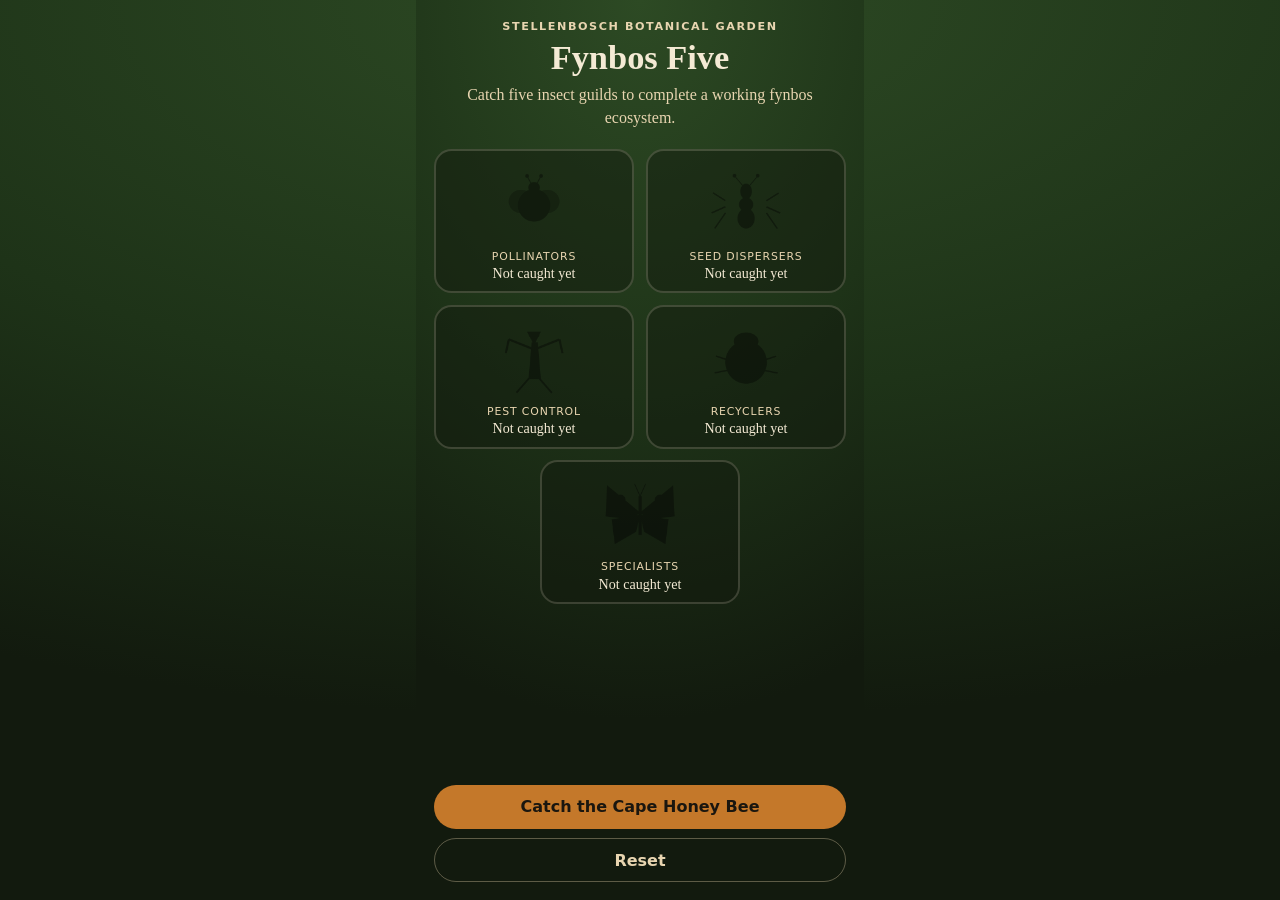
==== index.html @ 85a86a9b "Replace the throw with bait choice and keep guild art fully in frame. Players pick and place the rig" ====
<!DOCTYPE html>
<html lang="en">
  <head>
    <meta charset="utf-8" />
    <meta
      name="viewport"
      content="width=device-width, initial-scale=1, maximum-scale=1, viewport-fit=cover"
    />
    <meta name="theme-color" content="#1e3318" />
    <title>Fynbos Five</title>
    <link rel="stylesheet" href="styles.css?v=8" />
  </head>
  <body>
    <main id="board" class="board">
      <header class="board-header">
        <p class="kicker">Stellenbosch Botanical Garden</p>
        <h1 id="title">Fynbos Five</h1>
        <p id="tagline" class="tagline"></p>
      </header>

      <section class="guilds" id="guilds" aria-label="Your ecosystem team"></section>

      <div class="board-actions">
        <button type="button" id="catch-bee" class="btn btn-primary"></button>
        <button type="button" id="reset" class="btn btn-ghost"></button>
      </div>
    </main>

    <section id="capture" class="overlay capture" hidden>
      <button type="button" id="capture-back" class="btn btn-chip">Team</button>
      <p id="capture-guild" class="capture-guild"></p>
      <h2 id="capture-name" class="capture-name"></h2>
      <p id="capture-sci" class="capture-sci"></p>
      <div class="catch-stage">
        <img id="capture-insect" class="insect" alt="" draggable="false" />
        <img id="placed-bait" class="placed-bait" alt="" draggable="false" hidden />
      </div>
      <p id="bait-status" class="bait-status" aria-live="polite"></p>
      <p id="capture-hint" class="capture-hint"></p>
      <div id="bait-picker" class="bait-picker" role="listbox" aria-label="Bait"></div>
      <button type="button" id="place-bait" class="btn btn-primary" disabled></button>
    </section>

    <section id="quiz" class="overlay modal-overlay" hidden>
      <div class="card">
        <p class="card-kicker">Quick quiz</p>
        <h2 id="quiz-question"></h2>
        <div id="quiz-options" class="options"></div>
        <p id="quiz-feedback" class="quiz-feedback" aria-live="polite"></p>
      </div>
    </section>

    <section id="facts" class="overlay modal-overlay" hidden>
      <div class="card">
        <p id="facts-guild" class="card-kicker"></p>
        <h2 id="facts-name"></h2>
        <p id="facts-sci" class="capture-sci"></p>
        <img id="facts-image" class="facts-image" alt="" />
        <p id="facts-body" class="facts-body"></p>
        <button type="button" id="facts-close" class="btn btn-primary">Close</button>
      </div>
    </section>

    <section id="message" class="overlay modal-overlay" hidden>
      <div class="card">
        <h2 id="message-title"></h2>
        <p id="message-body"></p>
        <button type="button" id="message-dismiss" class="btn btn-primary"></button>
      </div>
    </section>

    <script src="content.js?v=6"></script>
    <script src="app.js?v=6"></script>
  </body>
</html>
---- styles.css ----
:root {
  --leaf-dark: #1e3318;
  --leaf: #3d5c32;
  --leaf-mid: #5a7a3e;
  --sand: #e8d5b0;
  --cream: #f4ead4;
  --ochre: #c4782a;
  --soil: #3d2e1e;
  --ink: #1a160f;
  --muted: #5c5346;
  --pod: #7a4e1e;
  --pod-light: #c4893a;
  --good: #2f6b32;
  --danger: #8b2e2e;
  --radius: 1.1rem;
  --tap: 2.75rem;
  font-family: "Georgia", "Times New Roman", serif;
}

*,
*::before,
*::after {
  box-sizing: border-box;
}

html,
body {
  margin: 0;
  height: 100%;
  height: 100svh;
  overflow: hidden;
  background: radial-gradient(120% 80% at 50% 0%, #2d4a24 0%, var(--leaf-dark) 55%, #121a0e 100%);
  color: var(--cream);
}

body {
  max-width: 28rem;
  margin: 0 auto;
  overflow: hidden;
}

img {
  max-width: 100%;
}

button {
  font: inherit;
  cursor: pointer;
}

.board {
  height: 100%;
  overflow: hidden;
  display: flex;
  flex-direction: column;
  padding: 1.25rem 1.1rem 1.1rem;
  padding-top: max(1.25rem, env(safe-area-inset-top));
}

.board-header {
  text-align: center;
  margin-bottom: 1.25rem;
}

.kicker,
.card-kicker,
.capture-guild {
  margin: 0;
  letter-spacing: 0.14em;
  text-transform: uppercase;
  font-family: system-ui, sans-serif;
  font-size: 0.7rem;
  font-weight: 700;
  color: var(--sand);
}

h1 {
  margin: 0.35rem 0 0.5rem;
  font-size: 2.15rem;
  font-weight: 700;
  line-height: 1.1;
}

.tagline {
  margin: 0 auto;
  max-width: 22rem;
  color: var(--sand);
  font-size: 1rem;
  line-height: 1.4;
}

.guilds {
  display: grid;
  grid-template-columns: 1fr 1fr;
  gap: 0.7rem;
  flex: 1;
  min-height: 0;
  align-content: start;
}

.slot {
  appearance: none;
  border: 2px solid rgba(244, 234, 212, 0.18);
  background: rgba(18, 26, 14, 0.45);
  color: inherit;
  border-radius: var(--radius);
  padding: 0.55rem 0.5rem 0.6rem;
  text-align: center;
  min-height: 0;
  min-width: 0;
  display: flex;
  flex-direction: column;
  align-items: stretch;
}

.slot:last-child {
  grid-column: 1 / -1;
  max-width: 12.5rem;
  justify-self: center;
  width: 100%;
}

.slot-art {
  height: clamp(3.6rem, 13svh, 5.2rem);
  width: 100%;
  display: flex;
  align-items: center;
  justify-content: center;
  margin-bottom: 0.4rem;
  flex: 0 0 auto;
  padding: 0.15rem;
}

.slot-art img {
  display: block;
  width: auto;
  height: auto;
  max-width: 100%;
  max-height: calc(clamp(3.6rem, 13svh, 5.2rem) - 0.3rem);
  object-fit: contain;
  object-position: center;
  filter: brightness(0) opacity(0.38);
  transition: filter 0.35s ease;
}

.slot.is-caught {
  border-color: var(--ochre);
  background: rgba(196, 120, 42, 0.16);
}

.slot.is-caught img {
  filter: none;
}

.slot-guild {
  display: block;
  font-family: system-ui, sans-serif;
  font-size: 0.68rem;
  letter-spacing: 0.08em;
  text-transform: uppercase;
  color: var(--sand);
  flex-shrink: 0;
}

.slot-name {
  display: block;
  margin-top: 0.15rem;
  font-size: 0.88rem;
  line-height: 1.2;
  flex-shrink: 0;
}

.board-actions {
  margin-top: 1.2rem;
  display: flex;
  flex-direction: column;
  gap: 0.6rem;
}

.btn {
  min-height: var(--tap);
  border-radius: 999px;
  border: 0;
  padding: 0.7rem 1.1rem;
  font-family: system-ui, sans-serif;
  font-size: 1rem;
  font-weight: 650;
}

.btn-primary {
  background: var(--ochre);
  color: var(--ink);
}

.btn-ghost {
  background: transparent;
  color: var(--sand);
  border: 1px solid rgba(232, 213, 176, 0.35);
}

.btn-chip {
  background: rgba(18, 26, 14, 0.55);
  color: var(--cream);
  border: 1px solid rgba(244, 234, 212, 0.25);
  min-height: 2.4rem;
  padding: 0.35rem 0.9rem;
  font-size: 0.9rem;
}

.btn:disabled {
  opacity: 0.45;
}

.overlay {
  position: fixed;
  inset: 0;
  max-width: 28rem;
  margin: 0 auto;
  z-index: 10;
  height: 100svh;
  overflow: hidden;
}

.capture {
  height: 100svh;
  background:
    linear-gradient(180deg, #7eb6d4 0%, #c5d98c 42%, #6b8f3e 70%, #3d5c32 100%);
  color: var(--ink);
  display: flex;
  flex-direction: column;
  user-select: none;
  -webkit-user-select: none;
  padding: 0.75rem 1rem 1.2rem;
  padding-top: max(0.75rem, env(safe-area-inset-top));
  touch-action: none;
  overflow: hidden;
}

.capture #capture-back {
  align-self: flex-start;
}

.capture-guild {
  text-align: center;
  color: var(--soil);
  margin-top: 0.35rem;
}

.capture-name,
.capture-sci {
  text-align: center;
  margin: 0.15rem 0 0;
}

.capture-name {
  font-size: 1.45rem;
}

.capture-sci {
  font-style: italic;
  color: var(--muted);
  font-size: 0.92rem;
}

.catch-stage {
  position: relative;
  flex: 1;
  min-height: 7rem;
}

.insect {
  position: absolute;
  left: 50%;
  top: 42%;
  width: min(42vw, 9.5rem);
  transform: translate(-50%, -50%);
  transform-origin: center center;
  filter: drop-shadow(0 10px 16px rgba(30, 40, 10, 0.35));
  user-select: none;
  pointer-events: none;
  z-index: 3;
  transition: top 0.45s ease, transform 0.45s ease;
}

.insect.is-attracted {
  top: 62%;
  transform: translate(-50%, -50%) scale(0.82);
}

.placed-bait {
  position: absolute;
  left: 50%;
  top: 72%;
  width: min(22vw, 4.6rem);
  transform: translate(-50%, -50%);
  z-index: 2;
  pointer-events: none;
  filter: drop-shadow(0 6px 8px rgba(30, 40, 10, 0.3));
}

.bait-status {
  margin: 0.15rem 0 0;
  min-height: 1.2em;
  text-align: center;
  font-family: system-ui, sans-serif;
  font-size: 0.95rem;
  font-weight: 700;
  color: var(--soil);
}

.bait-status.is-wrong {
  color: var(--danger);
}

.capture-hint {
  text-align: center;
  margin: 0.15rem 0 0.35rem;
  font-family: system-ui, sans-serif;
  font-size: 0.88rem;
  color: var(--soil);
}

.bait-picker {
  display: grid;
  grid-template-columns: repeat(5, 1fr);
  gap: 0.28rem;
}

.bait-choice {
  appearance: none;
  border: 2px solid rgba(61, 46, 30, 0.18);
  background: rgba(244, 234, 212, 0.92);
  color: var(--ink);
  border-radius: 0.7rem;
  padding: 0.28rem 0.15rem 0.35rem;
  min-height: 0;
  display: flex;
  flex-direction: column;
  align-items: center;
  gap: 0.15rem;
}

.bait-choice img {
  height: 2.35rem;
  width: auto;
  object-fit: contain;
}

.bait-choice span {
  font-family: system-ui, sans-serif;
  font-size: 0.58rem;
  font-weight: 650;
  line-height: 1.15;
  text-align: center;
}

.bait-choice.is-selected {
  border-color: var(--ochre);
  background: #fff6e4;
}

#place-bait {
  margin-top: 0.45rem;
  width: 100%;
}

.capture.is-quizzing .capture-hint,
.capture.is-quizzing #capture-back,
.capture.is-quizzing .bait-picker,
.capture.is-quizzing #place-bait,
.capture.is-quizzing .bait-status {
  visibility: hidden;
}

.capture.is-quizzing .insect,
.capture.is-quizzing .placed-bait {
  top: 22%;
}

.modal-overlay {
  background: rgba(12, 16, 8, 0.72);
  display: grid;
  place-items: end center;
  padding: 0.75rem 0.85rem;
  padding-bottom: max(0.6rem, env(safe-area-inset-bottom));
  overflow: hidden;
}

#quiz.modal-overlay {
  z-index: 12;
  pointer-events: none;
  background: linear-gradient(
    180deg,
    transparent 0%,
    transparent 28%,
    rgba(12, 16, 8, 0.22) 48%,
    rgba(12, 16, 8, 0.4) 100%
  );
}

#quiz .card {
  pointer-events: auto;
  max-height: calc(100svh - 7.5rem);
  overflow: hidden;
  display: flex;
  flex-direction: column;
  padding: 0.7rem 0.85rem 0.8rem;
}

#quiz .card-kicker {
  display: none;
}

#quiz .card h2 {
  font-size: 1.05rem;
  margin: 0 0 0.45rem;
  flex-shrink: 0;
}

#quiz .options {
  gap: 0.35rem;
  flex: 1 1 auto;
  min-height: 0;
  overflow: hidden;
}

#quiz .option {
  min-height: 2.5rem;
  padding: 0.42rem 0.65rem;
  font-size: 0.88rem;
}

#quiz .quiz-feedback {
  flex-shrink: 0;
  margin: 0.45rem 0 0;
  min-height: 1.5em;
}

.card {
  width: 100%;
  background: var(--cream);
  color: var(--ink);
  border-radius: 1.25rem 1.25rem 0.6rem 0.6rem;
  padding: 1.15rem 1.1rem 1.25rem;
  max-height: calc(100svh - 1.5rem);
  overflow: hidden;
}

.card h2 {
  margin: 0.35rem 0 0.7rem;
  font-size: 1.35rem;
  line-height: 1.25;
}

.card p {
  line-height: 1.45;
}

.options {
  display: flex;
  flex-direction: column;
  gap: 0.5rem;
}

.option {
  text-align: left;
  min-height: var(--tap);
  border-radius: 0.85rem;
  border: 2px solid rgba(61, 46, 30, 0.18);
  background: #fff;
  color: var(--ink);
  padding: 0.7rem 0.8rem;
  font-family: system-ui, sans-serif;
  font-size: 0.95rem;
  line-height: 1.3;
}

.option .letter {
  display: inline-block;
  width: 1.4rem;
  font-weight: 800;
  color: var(--ochre);
}

.options.is-locked .option {
  pointer-events: none;
}

.option.is-correct {
  border-color: var(--good);
  background: #d7efd4;
}

.option.is-wrong {
  border-color: var(--danger);
  background: #f6d6d2;
}

.option.is-correct .letter {
  color: var(--good);
}

.option.is-wrong .letter {
  color: var(--danger);
}

.quiz-feedback {
  margin: 0.85rem 0 0;
  min-height: 1.4em;
  text-align: center;
  font-family: system-ui, sans-serif;
  font-size: 1.05rem;
  font-weight: 700;
}

.quiz-feedback.is-correct {
  color: var(--good);
}

.quiz-feedback.is-wrong {
  color: var(--danger);
}

.facts-image {
  display: block;
  height: 7rem;
  width: auto;
  margin: 0.4rem auto 0.8rem;
}

.facts-body {
  margin: 0 0 1rem;
}

#facts .card,
#message .card {
  overflow: auto;
}

[hidden] {
  display: none !important;
}
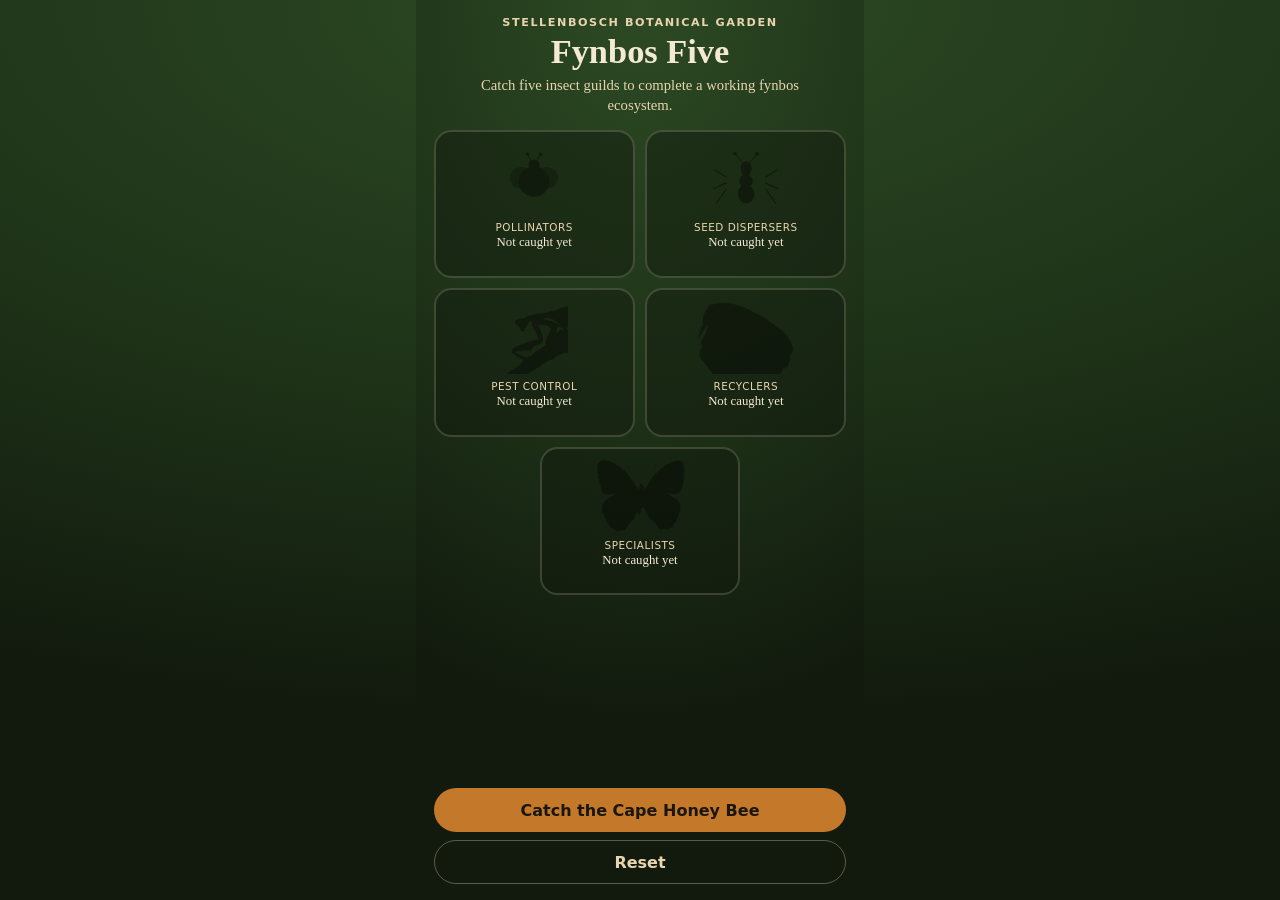
==== commit 7f0abd10: "Keep team-tile names visible on small phones. Stop clipping guild labels, wrap them inside the card," ====
--- a/index.html
+++ b/index.html
@@ -8,7 +8,7 @@
     />
     <meta name="theme-color" content="#1e3318" />
     <title>Fynbos Five</title>
-    <link rel="stylesheet" href="styles.css?v=8" />
+    <link rel="stylesheet" href="styles.css?v=10" />
   </head>
   <body>
     <main id="board" class="board">
--- a/styles.css
+++ b/styles.css
@@ -53,13 +53,14 @@
   overflow: hidden;
   display: flex;
   flex-direction: column;
-  padding: 1.25rem 1.1rem 1.1rem;
-  padding-top: max(1.25rem, env(safe-area-inset-top));
+  padding: 1rem 1.1rem 1rem;
+  padding-top: max(1rem, env(safe-area-inset-top));
 }
 
 .board-header {
   text-align: center;
-  margin-bottom: 1.25rem;
+  margin-bottom: 0.85rem;
+  flex-shrink: 0;
 }
 
 .kicker,
@@ -75,8 +76,8 @@
 }
 
 h1 {
-  margin: 0.35rem 0 0.5rem;
-  font-size: 2.15rem;
+  margin: 0.25rem 0 0.35rem;
+  font-size: clamp(1.65rem, 8vw, 2.15rem);
   font-weight: 700;
   line-height: 1.1;
 }
@@ -85,17 +86,21 @@
   margin: 0 auto;
   max-width: 22rem;
   color: var(--sand);
-  font-size: 1rem;
-  line-height: 1.4;
+  font-size: 0.92rem;
+  line-height: 1.35;
 }
 
 .guilds {
   display: grid;
   grid-template-columns: 1fr 1fr;
-  gap: 0.7rem;
+  gap: 0.65rem;
   flex: 1;
   min-height: 0;
   align-content: start;
+  overflow-x: hidden;
+  overflow-y: auto;
+  -webkit-overflow-scrolling: touch;
+  padding-bottom: 0.2rem;
 }
 
 .slot {
@@ -104,13 +109,15 @@
   background: rgba(18, 26, 14, 0.45);
   color: inherit;
   border-radius: var(--radius);
-  padding: 0.55rem 0.5rem 0.6rem;
-  text-align: center;
-  min-height: 0;
+  padding: 0.5rem 0.45rem 0.55rem;
+  text-align: center;
   min-width: 0;
+  max-width: 100%;
   display: flex;
   flex-direction: column;
   align-items: stretch;
+  white-space: normal;
+  height: auto;
 }
 
 .slot:last-child {
@@ -121,14 +128,15 @@
 }
 
 .slot-art {
-  height: clamp(3.6rem, 13svh, 5.2rem);
+  height: clamp(3.2rem, 11svh, 4.8rem);
   width: 100%;
+  max-width: 100%;
   display: flex;
   align-items: center;
   justify-content: center;
-  margin-bottom: 0.4rem;
+  margin-bottom: 0.3rem;
   flex: 0 0 auto;
-  padding: 0.15rem;
+  padding: 0.1rem;
 }
 
 .slot-art img {
@@ -136,7 +144,7 @@
   width: auto;
   height: auto;
   max-width: 100%;
-  max-height: calc(clamp(3.6rem, 13svh, 5.2rem) - 0.3rem);
+  max-height: calc(clamp(3.2rem, 11svh, 4.8rem) - 0.2rem);
   object-fit: contain;
   object-position: center;
   filter: brightness(0) opacity(0.38);
@@ -155,26 +163,32 @@
 .slot-guild {
   display: block;
   font-family: system-ui, sans-serif;
-  font-size: 0.68rem;
-  letter-spacing: 0.08em;
+  font-size: 0.65rem;
+  letter-spacing: 0.05em;
   text-transform: uppercase;
   color: var(--sand);
-  flex-shrink: 0;
+  flex: 0 0 auto;
+  max-width: 100%;
+  overflow-wrap: break-word;
 }
 
 .slot-name {
   display: block;
-  margin-top: 0.15rem;
-  font-size: 0.88rem;
-  line-height: 1.2;
+  margin-top: 0.12rem;
+  font-size: 0.8rem;
+  line-height: 1.25;
+  flex: 0 0 auto;
+  min-height: 2.5em;
+  max-width: 100%;
+  overflow-wrap: break-word;
+}
+
+.board-actions {
+  margin-top: 0.75rem;
+  display: flex;
+  flex-direction: column;
+  gap: 0.5rem;
   flex-shrink: 0;
-}
-
-.board-actions {
-  margin-top: 1.2rem;
-  display: flex;
-  flex-direction: column;
-  gap: 0.6rem;
 }
 
 .btn {
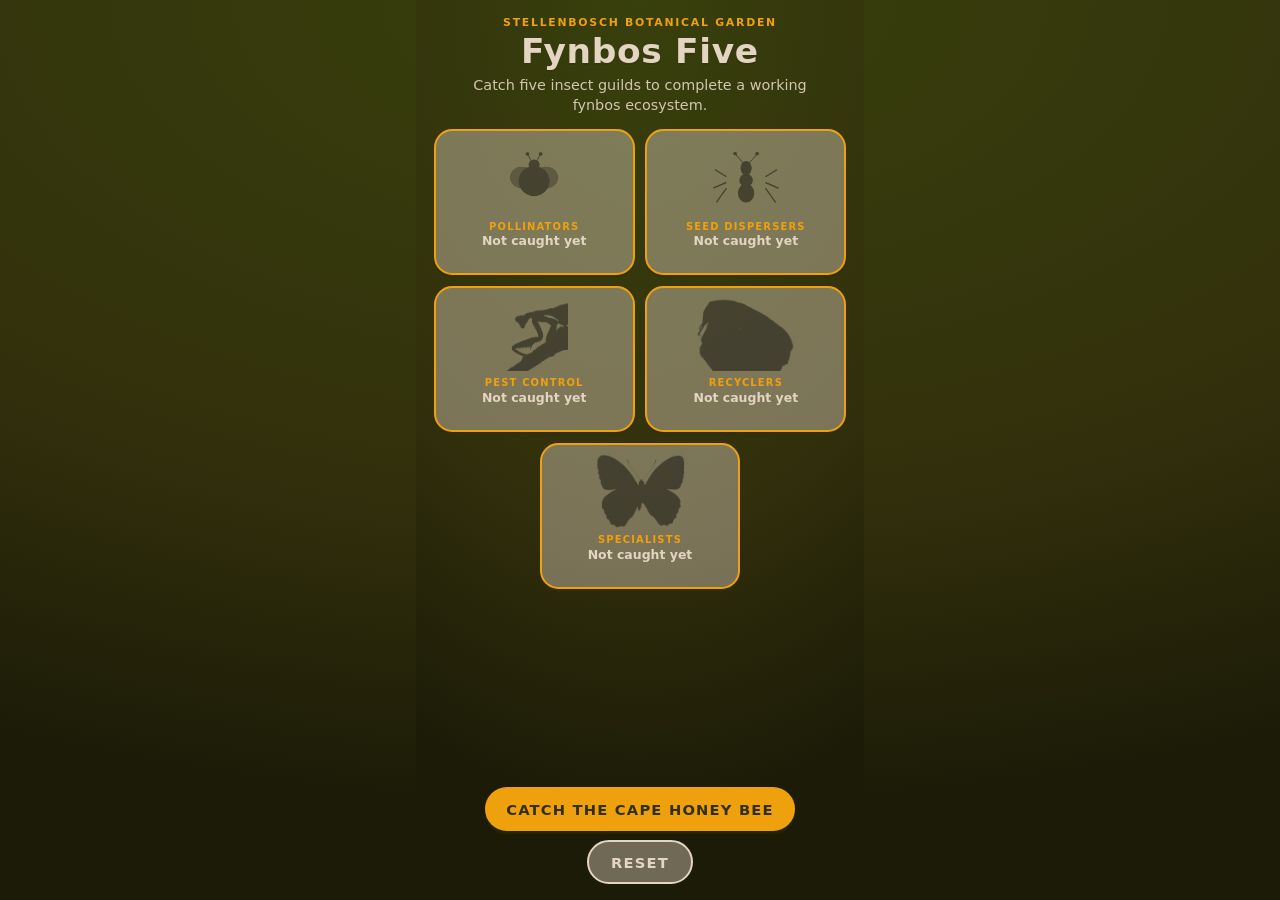
==== commit b1958503: "Restyle the board with the fynbos palette and keep caught names readable. Caught tiles use a beige f" ====
--- a/index.html
+++ b/index.html
@@ -6,9 +6,9 @@
       name="viewport"
       content="width=device-width, initial-scale=1, maximum-scale=1, viewport-fit=cover"
     />
-    <meta name="theme-color" content="#1e3318" />
+    <meta name="theme-color" content="#32300C" />
     <title>Fynbos Five</title>
-    <link rel="stylesheet" href="styles.css?v=10" />
+    <link rel="stylesheet" href="styles.css?v=15" />
   </head>
   <body>
     <main id="board" class="board">
@@ -27,7 +27,7 @@
     </main>
 
     <section id="capture" class="overlay capture" hidden>
-      <button type="button" id="capture-back" class="btn btn-chip">Team</button>
+      <button type="button" id="capture-back" class="btn btn-chip" aria-label="Back to team">←</button>
       <p id="capture-guild" class="capture-guild"></p>
       <h2 id="capture-name" class="capture-name"></h2>
       <p id="capture-sci" class="capture-sci"></p>
@@ -69,7 +69,7 @@
       </div>
     </section>
 
-    <script src="content.js?v=6"></script>
-    <script src="app.js?v=6"></script>
+    <script src="content.js?v=12"></script>
+    <script src="app.js?v=12"></script>
   </body>
 </html>
--- a/styles.css
+++ b/styles.css
@@ -1,20 +1,16 @@
 :root {
-  --leaf-dark: #1e3318;
-  --leaf: #3d5c32;
-  --leaf-mid: #5a7a3e;
-  --sand: #e8d5b0;
-  --cream: #f4ead4;
-  --ochre: #c4782a;
-  --soil: #3d2e1e;
-  --ink: #1a160f;
-  --muted: #5c5346;
-  --pod: #7a4e1e;
-  --pod-light: #c4893a;
-  --good: #2f6b32;
-  --danger: #8b2e2e;
-  --radius: 1.1rem;
+  --amber: #cd8930;
+  --gold: #efa00d;
+  --olive-dark: #32300c;
+  --olive: #38400c;
+  --beige: #e3d5c1;
+  --beige-glass: rgba(227, 213, 193, 0.42);
+  --olive-glass: rgba(50, 48, 12, 0.72);
+  --shadow: 0 3px 0 rgba(50, 48, 12, 0.45);
+  --glow: 0 6px 18px rgba(50, 48, 12, 0.35);
+  --radius-pill: 999px;
   --tap: 2.75rem;
-  font-family: "Georgia", "Times New Roman", serif;
+  font-family: system-ui, "Segoe UI", "Trebuchet MS", sans-serif;
 }
 
 *,
@@ -29,8 +25,8 @@
   height: 100%;
   height: 100svh;
   overflow: hidden;
-  background: radial-gradient(120% 80% at 50% 0%, #2d4a24 0%, var(--leaf-dark) 55%, #121a0e 100%);
-  color: var(--cream);
+  background: radial-gradient(120% 90% at 50% 0%, var(--olive) 0%, var(--olive-dark) 62%, #1c1b07 100%);
+  color: var(--beige);
 }
 
 body {
@@ -67,27 +63,30 @@
 .card-kicker,
 .capture-guild {
   margin: 0;
-  letter-spacing: 0.14em;
+  letter-spacing: 0.16em;
   text-transform: uppercase;
-  font-family: system-ui, sans-serif;
-  font-size: 0.7rem;
-  font-weight: 700;
-  color: var(--sand);
+  font-size: 0.68rem;
+  font-weight: 800;
+  color: var(--gold);
 }
 
 h1 {
   margin: 0.25rem 0 0.35rem;
   font-size: clamp(1.65rem, 8vw, 2.15rem);
-  font-weight: 700;
+  font-weight: 800;
+  letter-spacing: 0.02em;
   line-height: 1.1;
+  color: var(--beige);
+  text-shadow: 0 2px 0 rgba(50, 48, 12, 0.45);
 }
 
 .tagline {
   margin: 0 auto;
   max-width: 22rem;
-  color: var(--sand);
-  font-size: 0.92rem;
+  color: var(--beige);
+  font-size: 0.9rem;
   line-height: 1.35;
+  opacity: 0.9;
 }
 
 .guilds {
@@ -105,10 +104,10 @@
 
 .slot {
   appearance: none;
-  border: 2px solid rgba(244, 234, 212, 0.18);
-  background: rgba(18, 26, 14, 0.45);
+  border: 2px solid var(--gold);
+  background: var(--beige-glass);
   color: inherit;
-  border-radius: var(--radius);
+  border-radius: 1.15rem;
   padding: 0.5rem 0.45rem 0.55rem;
   text-align: center;
   min-width: 0;
@@ -118,6 +117,7 @@
   align-items: stretch;
   white-space: normal;
   height: auto;
+  box-shadow: var(--shadow);
 }
 
 .slot:last-child {
@@ -134,9 +134,13 @@
   display: flex;
   align-items: center;
   justify-content: center;
-  margin-bottom: 0.3rem;
+  margin: 0 0 0.3rem;
   flex: 0 0 auto;
   padding: 0.1rem;
+  border-radius: 0;
+  background: transparent;
+  border: 0;
+  box-shadow: none;
 }
 
 .slot-art img {
@@ -147,26 +151,41 @@
   max-height: calc(clamp(3.2rem, 11svh, 4.8rem) - 0.2rem);
   object-fit: contain;
   object-position: center;
-  filter: brightness(0) opacity(0.38);
+  filter: brightness(0) opacity(0.45);
   transition: filter 0.35s ease;
 }
 
 .slot.is-caught {
-  border-color: var(--ochre);
-  background: rgba(196, 120, 42, 0.16);
+  background: var(--beige);
+  border-color: var(--amber);
+  box-shadow: 0 3px 0 var(--olive-dark), 0 8px 16px rgba(239, 160, 13, 0.22);
+}
+
+.slot.is-caught .slot-art {
+  background: transparent;
+  border: 0;
+  box-shadow: none;
 }
 
 .slot.is-caught img {
   filter: none;
 }
 
+.slot.is-caught .slot-guild {
+  color: var(--amber);
+}
+
+.slot.is-caught .slot-name {
+  color: var(--olive-dark);
+}
+
 .slot-guild {
   display: block;
-  font-family: system-ui, sans-serif;
-  font-size: 0.65rem;
-  letter-spacing: 0.05em;
+  font-size: 0.62rem;
+  letter-spacing: 0.12em;
   text-transform: uppercase;
-  color: var(--sand);
+  font-weight: 800;
+  color: var(--gold);
   flex: 0 0 auto;
   max-width: 100%;
   overflow-wrap: break-word;
@@ -175,8 +194,10 @@
 .slot-name {
   display: block;
   margin-top: 0.12rem;
-  font-size: 0.8rem;
+  font-size: 0.78rem;
   line-height: 1.25;
+  font-weight: 650;
+  color: var(--beige);
   flex: 0 0 auto;
   min-height: 2.5em;
   max-width: 100%;
@@ -187,42 +208,54 @@
   margin-top: 0.75rem;
   display: flex;
   flex-direction: column;
-  gap: 0.5rem;
+  gap: 0.55rem;
   flex-shrink: 0;
+  align-items: center;
 }
 
 .btn {
   min-height: var(--tap);
-  border-radius: 999px;
+  border-radius: var(--radius-pill);
   border: 0;
-  padding: 0.7rem 1.1rem;
-  font-family: system-ui, sans-serif;
-  font-size: 1rem;
-  font-weight: 650;
+  padding: 0.7rem 1.35rem;
+  font-size: 0.92rem;
+  font-weight: 800;
+  letter-spacing: 0.08em;
+  text-transform: uppercase;
+  box-shadow: var(--shadow);
 }
 
 .btn-primary {
-  background: var(--ochre);
-  color: var(--ink);
+  background: var(--gold);
+  color: var(--olive-dark);
 }
 
 .btn-ghost {
-  background: transparent;
-  color: var(--sand);
-  border: 1px solid rgba(232, 213, 176, 0.35);
+  background: var(--beige-glass);
+  color: var(--beige);
+  border: 2px solid var(--beige);
+  box-shadow: none;
 }
 
 .btn-chip {
-  background: rgba(18, 26, 14, 0.55);
-  color: var(--cream);
-  border: 1px solid rgba(244, 234, 212, 0.25);
-  min-height: 2.4rem;
-  padding: 0.35rem 0.9rem;
-  font-size: 0.9rem;
+  width: 2.6rem;
+  height: 2.6rem;
+  min-height: 0;
+  padding: 0;
+  border-radius: 50%;
+  background: var(--beige);
+  color: var(--olive-dark);
+  border: 2px solid var(--gold);
+  box-shadow: var(--shadow);
+  font-size: 0.72rem;
+  letter-spacing: 0;
+  text-transform: none;
+  font-weight: 800;
 }
 
 .btn:disabled {
-  opacity: 0.45;
+  opacity: 0.4;
+  box-shadow: none;
 }
 
 .overlay {
@@ -237,9 +270,8 @@
 
 .capture {
   height: 100svh;
-  background:
-    linear-gradient(180deg, #7eb6d4 0%, #c5d98c 42%, #6b8f3e 70%, #3d5c32 100%);
-  color: var(--ink);
+  background: radial-gradient(120% 80% at 50% 20%, var(--olive) 0%, var(--olive-dark) 70%, #1c1b07 100%);
+  color: var(--beige);
   display: flex;
   flex-direction: column;
   user-select: none;
@@ -256,24 +288,31 @@
 
 .capture-guild {
   text-align: center;
-  color: var(--soil);
-  margin-top: 0.35rem;
-}
-
-.capture-name,
+  color: var(--gold);
+  margin-top: 0.45rem;
+}
+
+.capture-name {
+  align-self: center;
+  text-align: center;
+  margin: 0.4rem 0 0;
+  font-size: 1rem;
+  font-weight: 800;
+  letter-spacing: 0.04em;
+  background: var(--olive-glass);
+  color: var(--beige);
+  border-radius: var(--radius-pill);
+  padding: 0.38rem 1.15rem;
+  box-shadow: var(--glow);
+}
+
 .capture-sci {
   text-align: center;
-  margin: 0.15rem 0 0;
-}
-
-.capture-name {
-  font-size: 1.45rem;
-}
-
-.capture-sci {
+  margin: 0.3rem 0 0;
   font-style: italic;
-  color: var(--muted);
-  font-size: 0.92rem;
+  font-size: 0.82rem;
+  color: var(--beige);
+  opacity: 0.75;
 }
 
 .catch-stage {
@@ -289,7 +328,7 @@
   width: min(42vw, 9.5rem);
   transform: translate(-50%, -50%);
   transform-origin: center center;
-  filter: drop-shadow(0 10px 16px rgba(30, 40, 10, 0.35));
+  filter: drop-shadow(0 10px 16px rgba(50, 48, 12, 0.45));
   user-select: none;
   pointer-events: none;
   z-index: 3;
@@ -309,29 +348,30 @@
   transform: translate(-50%, -50%);
   z-index: 2;
   pointer-events: none;
-  filter: drop-shadow(0 6px 8px rgba(30, 40, 10, 0.3));
+  filter: drop-shadow(0 6px 8px rgba(50, 48, 12, 0.35));
 }
 
 .bait-status {
   margin: 0.15rem 0 0;
   min-height: 1.2em;
   text-align: center;
-  font-family: system-ui, sans-serif;
   font-size: 0.95rem;
-  font-weight: 700;
-  color: var(--soil);
+  font-weight: 800;
+  color: var(--gold);
 }
 
 .bait-status.is-wrong {
-  color: var(--danger);
+  color: var(--amber);
 }
 
 .capture-hint {
   text-align: center;
-  margin: 0.15rem 0 0.35rem;
-  font-family: system-ui, sans-serif;
-  font-size: 0.88rem;
-  color: var(--soil);
+  margin: 0.15rem 0 0.45rem;
+  font-size: 0.82rem;
+  font-weight: 650;
+  letter-spacing: 0.04em;
+  text-transform: uppercase;
+  color: var(--beige);
 }
 
 .bait-picker {
@@ -342,39 +382,55 @@
 
 .bait-choice {
   appearance: none;
-  border: 2px solid rgba(61, 46, 30, 0.18);
-  background: rgba(244, 234, 212, 0.92);
-  color: var(--ink);
-  border-radius: 0.7rem;
-  padding: 0.28rem 0.15rem 0.35rem;
+  border: 0;
+  background: transparent;
+  color: var(--beige);
+  border-radius: 0;
+  width: 100%;
+  padding: 0;
   min-height: 0;
   display: flex;
   flex-direction: column;
   align-items: center;
-  gap: 0.15rem;
+  justify-content: flex-start;
+  gap: 0.25rem;
+  box-shadow: none;
 }
 
 .bait-choice img {
-  height: 2.35rem;
-  width: auto;
+  height: 2.7rem;
+  width: 2.7rem;
   object-fit: contain;
+  padding: 0.32rem;
+  border-radius: 50%;
+  background: var(--beige-glass);
+  border: 2px solid var(--gold);
+  box-shadow: var(--shadow);
 }
 
 .bait-choice span {
-  font-family: system-ui, sans-serif;
-  font-size: 0.58rem;
-  font-weight: 650;
+  display: block;
+  font-size: 0.52rem;
+  font-weight: 800;
+  letter-spacing: 0.02em;
   line-height: 1.15;
   text-align: center;
-}
-
-.bait-choice.is-selected {
-  border-color: var(--ochre);
-  background: #fff6e4;
+  text-transform: uppercase;
+  color: var(--beige);
+}
+
+.bait-choice.is-selected img {
+  background: var(--beige);
+  border-color: var(--amber);
+  box-shadow: 0 3px 0 var(--olive-dark), 0 0 0 3px rgba(239, 160, 13, 0.35);
+}
+
+.bait-choice.is-selected span {
+  color: var(--gold);
 }
 
 #place-bait {
-  margin-top: 0.45rem;
+  margin-top: 0.55rem;
   width: 100%;
 }
 
@@ -392,7 +448,7 @@
 }
 
 .modal-overlay {
-  background: rgba(12, 16, 8, 0.72);
+  background: rgba(50, 48, 12, 0.62);
   display: grid;
   place-items: end center;
   padding: 0.75rem 0.85rem;
@@ -407,8 +463,8 @@
     180deg,
     transparent 0%,
     transparent 28%,
-    rgba(12, 16, 8, 0.22) 48%,
-    rgba(12, 16, 8, 0.4) 100%
+    rgba(50, 48, 12, 0.35) 55%,
+    rgba(50, 48, 12, 0.62) 100%
   );
 }
 
@@ -418,7 +474,7 @@
   overflow: hidden;
   display: flex;
   flex-direction: column;
-  padding: 0.7rem 0.85rem 0.8rem;
+  padding: 0.85rem 0.9rem 0.9rem;
 }
 
 #quiz .card-kicker {
@@ -427,12 +483,13 @@
 
 #quiz .card h2 {
   font-size: 1.05rem;
-  margin: 0 0 0.45rem;
+  margin: 0 0 0.5rem;
   flex-shrink: 0;
+  color: var(--olive-dark);
 }
 
 #quiz .options {
-  gap: 0.35rem;
+  gap: 0.4rem;
   flex: 1 1 auto;
   min-height: 0;
   overflow: hidden;
@@ -440,29 +497,31 @@
 
 #quiz .option {
   min-height: 2.5rem;
-  padding: 0.42rem 0.65rem;
+  padding: 0.42rem 0.75rem;
   font-size: 0.88rem;
 }
 
 #quiz .quiz-feedback {
   flex-shrink: 0;
-  margin: 0.45rem 0 0;
+  margin: 0.5rem 0 0;
   min-height: 1.5em;
 }
 
 .card {
   width: 100%;
-  background: var(--cream);
-  color: var(--ink);
-  border-radius: 1.25rem 1.25rem 0.6rem 0.6rem;
+  background: var(--beige);
+  color: var(--olive-dark);
+  border-radius: 1.6rem;
   padding: 1.15rem 1.1rem 1.25rem;
   max-height: calc(100svh - 1.5rem);
   overflow: hidden;
+  box-shadow: var(--glow);
 }
 
 .card h2 {
   margin: 0.35rem 0 0.7rem;
-  font-size: 1.35rem;
+  font-size: 1.3rem;
+  font-weight: 800;
   line-height: 1.25;
 }
 
@@ -479,13 +538,13 @@
 .option {
   text-align: left;
   min-height: var(--tap);
-  border-radius: 0.85rem;
-  border: 2px solid rgba(61, 46, 30, 0.18);
-  background: #fff;
-  color: var(--ink);
-  padding: 0.7rem 0.8rem;
-  font-family: system-ui, sans-serif;
+  border-radius: var(--radius-pill);
+  border: 2px solid var(--olive);
+  background: rgba(227, 213, 193, 0.55);
+  color: var(--olive-dark);
+  padding: 0.7rem 0.9rem;
   font-size: 0.95rem;
+  font-weight: 650;
   line-height: 1.3;
 }
 
@@ -493,7 +552,7 @@
   display: inline-block;
   width: 1.4rem;
   font-weight: 800;
-  color: var(--ochre);
+  color: var(--amber);
 }
 
 .options.is-locked .option {
@@ -501,38 +560,38 @@
 }
 
 .option.is-correct {
-  border-color: var(--good);
-  background: #d7efd4;
+  border-color: var(--gold);
+  background: var(--gold);
+  color: var(--olive-dark);
 }
 
 .option.is-wrong {
-  border-color: var(--danger);
-  background: #f6d6d2;
-}
-
-.option.is-correct .letter {
-  color: var(--good);
-}
-
+  border-color: var(--amber);
+  background: var(--amber);
+  color: var(--olive-dark);
+}
+
+.option.is-correct .letter,
 .option.is-wrong .letter {
-  color: var(--danger);
+  color: var(--olive-dark);
 }
 
 .quiz-feedback {
   margin: 0.85rem 0 0;
   min-height: 1.4em;
   text-align: center;
-  font-family: system-ui, sans-serif;
   font-size: 1.05rem;
-  font-weight: 700;
+  font-weight: 800;
+  letter-spacing: 0.04em;
+  text-transform: uppercase;
 }
 
 .quiz-feedback.is-correct {
-  color: var(--good);
+  color: var(--gold);
 }
 
 .quiz-feedback.is-wrong {
-  color: var(--danger);
+  color: var(--amber);
 }
 
 .facts-image {
@@ -551,6 +610,11 @@
   overflow: auto;
 }
 
+#facts .card .btn,
+#message .card .btn {
+  width: 100%;
+}
+
 [hidden] {
   display: none !important;
 }
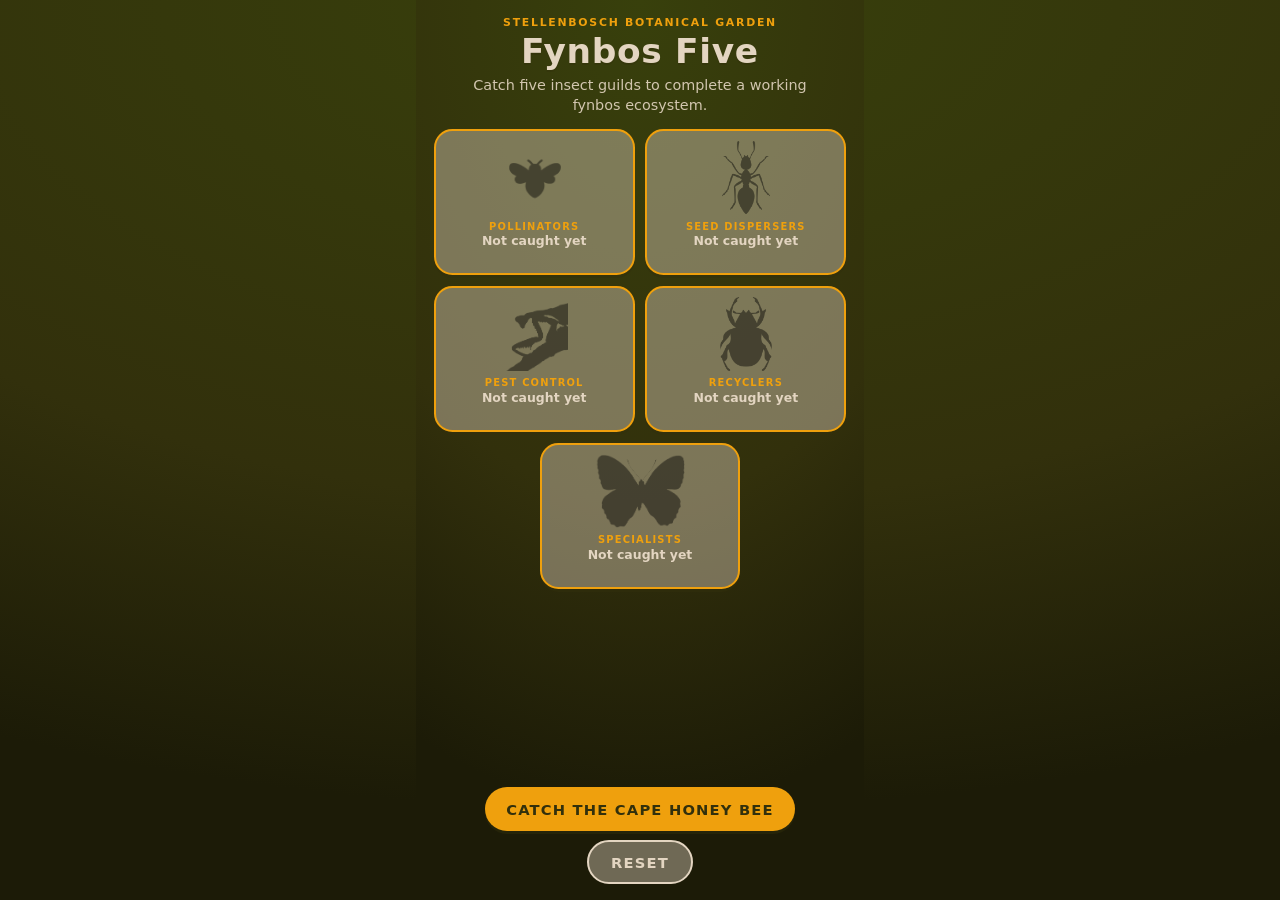
==== commit 8ab83a81: "Give the catch screen an outdoor sky-to-grass look and more room for the insect. The scene now fills" ====
--- a/index.html
+++ b/index.html
@@ -8,7 +8,7 @@
     />
     <meta name="theme-color" content="#32300C" />
     <title>Fynbos Five</title>
-    <link rel="stylesheet" href="styles.css?v=15" />
+    <link rel="stylesheet" href="styles.css?v=16" />
   </head>
   <body>
     <main id="board" class="board">
@@ -28,14 +28,16 @@
 
     <section id="capture" class="overlay capture" hidden>
       <button type="button" id="capture-back" class="btn btn-chip" aria-label="Back to team">←</button>
-      <p id="capture-guild" class="capture-guild"></p>
-      <h2 id="capture-name" class="capture-name"></h2>
-      <p id="capture-sci" class="capture-sci"></p>
+      <div class="capture-id">
+        <p id="capture-guild" class="capture-guild"></p>
+        <h2 id="capture-name" class="capture-name"></h2>
+        <p id="capture-sci" class="capture-sci"></p>
+      </div>
       <div class="catch-stage">
         <img id="capture-insect" class="insect" alt="" draggable="false" />
         <img id="placed-bait" class="placed-bait" alt="" draggable="false" hidden />
+        <p id="bait-status" class="bait-status" aria-live="polite"></p>
       </div>
-      <p id="bait-status" class="bait-status" aria-live="polite"></p>
       <p id="capture-hint" class="capture-hint"></p>
       <div id="bait-picker" class="bait-picker" role="listbox" aria-label="Bait"></div>
       <button type="button" id="place-bait" class="btn btn-primary" disabled></button>
--- a/styles.css
+++ b/styles.css
@@ -268,67 +268,92 @@
   overflow: hidden;
 }
 
+.capture.overlay {
+  max-width: none;
+}
+
 .capture {
   height: 100svh;
-  background: radial-gradient(120% 80% at 50% 20%, var(--olive) 0%, var(--olive-dark) 70%, #1c1b07 100%);
-  color: var(--beige);
-  display: flex;
-  flex-direction: column;
+  background: linear-gradient(
+    180deg,
+    #6ec4ea 0%,
+    #9ed7f0 18%,
+    #d2edc4 46%,
+    #7a9a40 68%,
+    #4a5c18 86%,
+    var(--olive-dark) 100%
+  );
+  color: var(--beige);
+  display: grid;
+  grid-template-rows: auto minmax(0, 1fr) auto auto auto;
   user-select: none;
   -webkit-user-select: none;
-  padding: 0.75rem 1rem 1.2rem;
-  padding-top: max(0.75rem, env(safe-area-inset-top));
+  padding: 0.45rem 0.7rem 0.7rem;
+  padding-top: max(0.45rem, env(safe-area-inset-top));
+  padding-bottom: max(0.7rem, env(safe-area-inset-bottom));
   touch-action: none;
   overflow: hidden;
 }
 
 .capture #capture-back {
-  align-self: flex-start;
+  position: absolute;
+  top: max(0.45rem, env(safe-area-inset-top));
+  left: 0.55rem;
+  z-index: 5;
+}
+
+.capture-id {
+  display: flex;
+  flex-direction: column;
+  align-items: center;
+  padding: 0.1rem 3rem 0;
+  min-width: 0;
 }
 
 .capture-guild {
   text-align: center;
   color: var(--gold);
-  margin-top: 0.45rem;
+  margin: 0;
+  text-shadow: 0 1px 2px rgba(50, 48, 12, 0.45);
 }
 
 .capture-name {
   align-self: center;
   text-align: center;
-  margin: 0.4rem 0 0;
-  font-size: 1rem;
+  margin: 0.28rem 0 0;
+  font-size: 1.05rem;
   font-weight: 800;
   letter-spacing: 0.04em;
   background: var(--olive-glass);
   color: var(--beige);
   border-radius: var(--radius-pill);
-  padding: 0.38rem 1.15rem;
+  padding: 0.32rem 1.1rem;
   box-shadow: var(--glow);
+  max-width: 100%;
 }
 
 .capture-sci {
   text-align: center;
-  margin: 0.3rem 0 0;
+  margin: 0.2rem 0 0;
   font-style: italic;
-  font-size: 0.82rem;
-  color: var(--beige);
-  opacity: 0.75;
+  font-size: 0.78rem;
+  color: var(--olive-dark);
+  opacity: 0.85;
 }
 
 .catch-stage {
   position: relative;
-  flex: 1;
-  min-height: 7rem;
+  min-height: 0;
 }
 
 .insect {
   position: absolute;
   left: 50%;
-  top: 42%;
-  width: min(42vw, 9.5rem);
+  top: 38%;
+  width: min(78vw, 18rem);
   transform: translate(-50%, -50%);
   transform-origin: center center;
-  filter: drop-shadow(0 10px 16px rgba(50, 48, 12, 0.45));
+  filter: drop-shadow(0 12px 18px rgba(50, 48, 12, 0.4));
   user-select: none;
   pointer-events: none;
   z-index: 3;
@@ -336,15 +361,15 @@
 }
 
 .insect.is-attracted {
-  top: 62%;
+  top: 58%;
   transform: translate(-50%, -50%) scale(0.82);
 }
 
 .placed-bait {
   position: absolute;
   left: 50%;
-  top: 72%;
-  width: min(22vw, 4.6rem);
+  top: 76%;
+  width: min(34vw, 7.2rem);
   transform: translate(-50%, -50%);
   z-index: 2;
   pointer-events: none;
@@ -352,22 +377,28 @@
 }
 
 .bait-status {
-  margin: 0.15rem 0 0;
+  position: absolute;
+  left: 0;
+  right: 0;
+  bottom: 0.15rem;
+  margin: 0;
   min-height: 1.2em;
   text-align: center;
   font-size: 0.95rem;
   font-weight: 800;
   color: var(--gold);
+  text-shadow: 0 1px 2px rgba(50, 48, 12, 0.55);
+  z-index: 4;
 }
 
 .bait-status.is-wrong {
-  color: var(--amber);
+  color: #fff4d6;
 }
 
 .capture-hint {
   text-align: center;
-  margin: 0.15rem 0 0.45rem;
-  font-size: 0.82rem;
+  margin: 0.2rem 0 0.35rem;
+  font-size: 0.78rem;
   font-weight: 650;
   letter-spacing: 0.04em;
   text-transform: uppercase;
@@ -377,7 +408,7 @@
 .bait-picker {
   display: grid;
   grid-template-columns: repeat(5, 1fr);
-  gap: 0.28rem;
+  gap: 0.35rem;
 }
 
 .bait-choice {
@@ -398,8 +429,8 @@
 }
 
 .bait-choice img {
-  height: 2.7rem;
-  width: 2.7rem;
+  height: 3.2rem;
+  width: 3.2rem;
   object-fit: contain;
   padding: 0.32rem;
   border-radius: 50%;
@@ -430,7 +461,7 @@
 }
 
 #place-bait {
-  margin-top: 0.55rem;
+  margin-top: 0.4rem;
   width: 100%;
 }
 
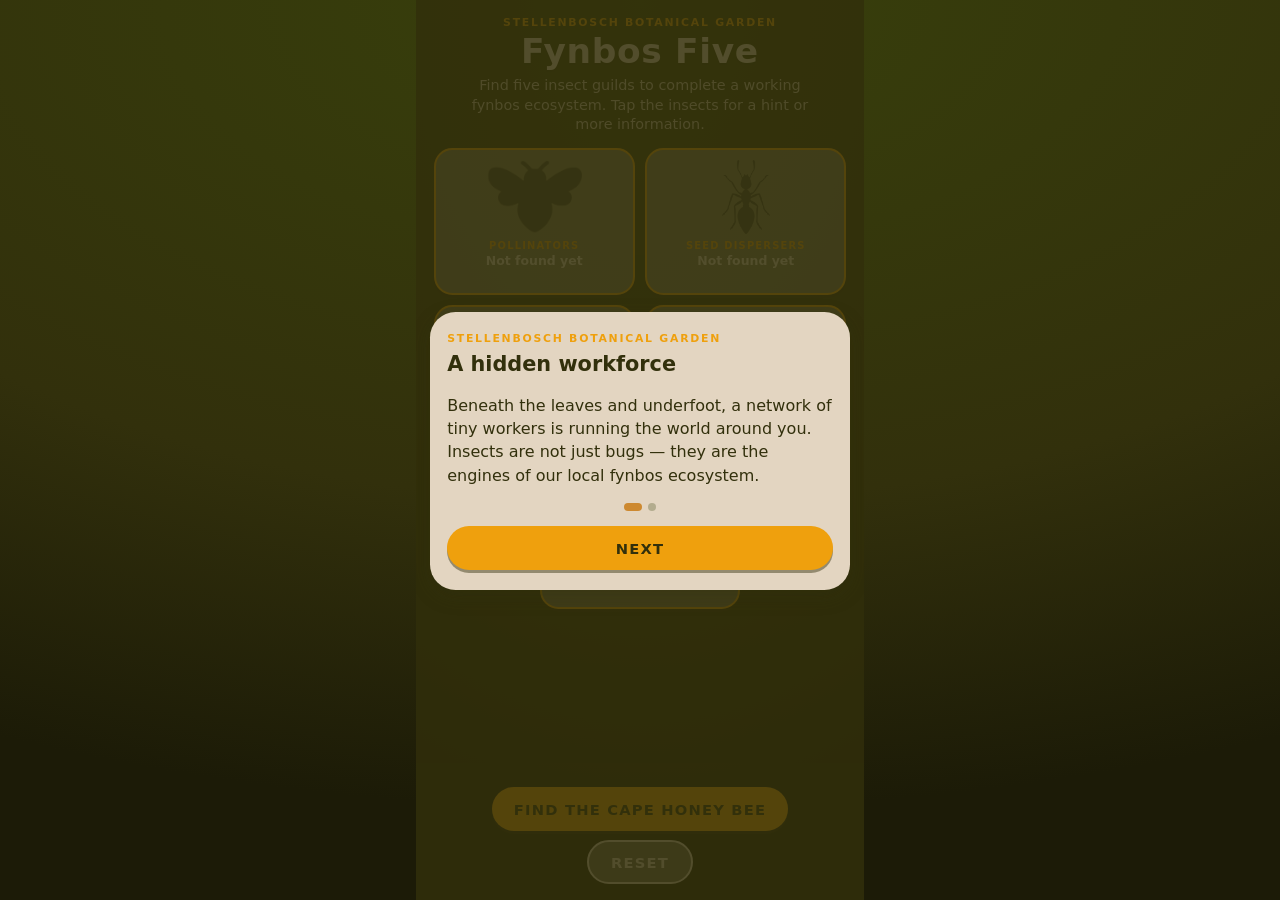
==== commit 0154d105: "Added intro; changed copy wording Added intro text and modified some copy text" ====
--- a/index.html
+++ b/index.html
@@ -8,7 +8,7 @@
     />
     <meta name="theme-color" content="#32300C" />
     <title>Fynbos Five</title>
-    <link rel="stylesheet" href="styles.css?v=16" />
+    <link rel="stylesheet" href="styles.css?v=19" />
   </head>
   <body>
     <main id="board" class="board">
@@ -67,11 +67,24 @@
       <div class="card">
         <h2 id="message-title"></h2>
         <p id="message-body"></p>
-        <button type="button" id="message-dismiss" class="btn btn-primary"></button>
+        <div class="message-actions">
+          <button type="button" id="message-cancel" class="btn btn-ghost" hidden></button>
+          <button type="button" id="message-dismiss" class="btn btn-primary"></button>
+        </div>
       </div>
     </section>
 
-    <script src="content.js?v=12"></script>
-    <script src="app.js?v=12"></script>
+    <section id="intro" class="overlay modal-overlay intro-overlay" hidden>
+      <div class="card intro-card">
+        <p id="intro-kicker" class="card-kicker"></p>
+        <h2 id="intro-title"></h2>
+        <p id="intro-body"></p>
+        <div id="intro-dots" class="intro-dots" role="tablist" aria-label="Intro slides"></div>
+        <button type="button" id="intro-next" class="btn btn-primary"></button>
+      </div>
+    </section>
+
+    <script src="content.js?v=15"></script>
+    <script src="app.js?v=15"></script>
   </body>
 </html>
--- a/styles.css
+++ b/styles.css
@@ -237,6 +237,12 @@
   box-shadow: none;
 }
 
+.card .btn-ghost {
+  background: transparent;
+  color: var(--olive-dark);
+  border: 2px solid var(--olive);
+}
+
 .btn-chip {
   width: 2.6rem;
   height: 2.6rem;
@@ -636,14 +642,56 @@
   margin: 0 0 1rem;
 }
 
+.message-actions {
+  display: flex;
+  flex-direction: column;
+  gap: 0.55rem;
+  margin-top: 0.35rem;
+}
+
 #facts .card,
-#message .card {
+#message .card,
+#intro .card {
   overflow: auto;
 }
 
 #facts .card .btn,
-#message .card .btn {
+#message .card .btn,
+#intro .card .btn {
   width: 100%;
+}
+
+#intro.intro-overlay {
+  z-index: 20;
+  place-items: center;
+  background: rgba(50, 48, 12, 0.82);
+}
+
+.intro-card {
+  overflow: auto;
+}
+
+.intro-dots {
+  display: flex;
+  justify-content: center;
+  align-items: center;
+  gap: 0.4rem;
+  margin: 1rem 0 0.95rem;
+}
+
+.intro-dot {
+  width: 0.5rem;
+  height: 0.5rem;
+  border-radius: 50%;
+  background: var(--olive);
+  opacity: 0.28;
+}
+
+.intro-dot.is-active {
+  width: 1.15rem;
+  border-radius: var(--radius-pill);
+  background: var(--amber);
+  opacity: 1;
 }
 
 [hidden] {
